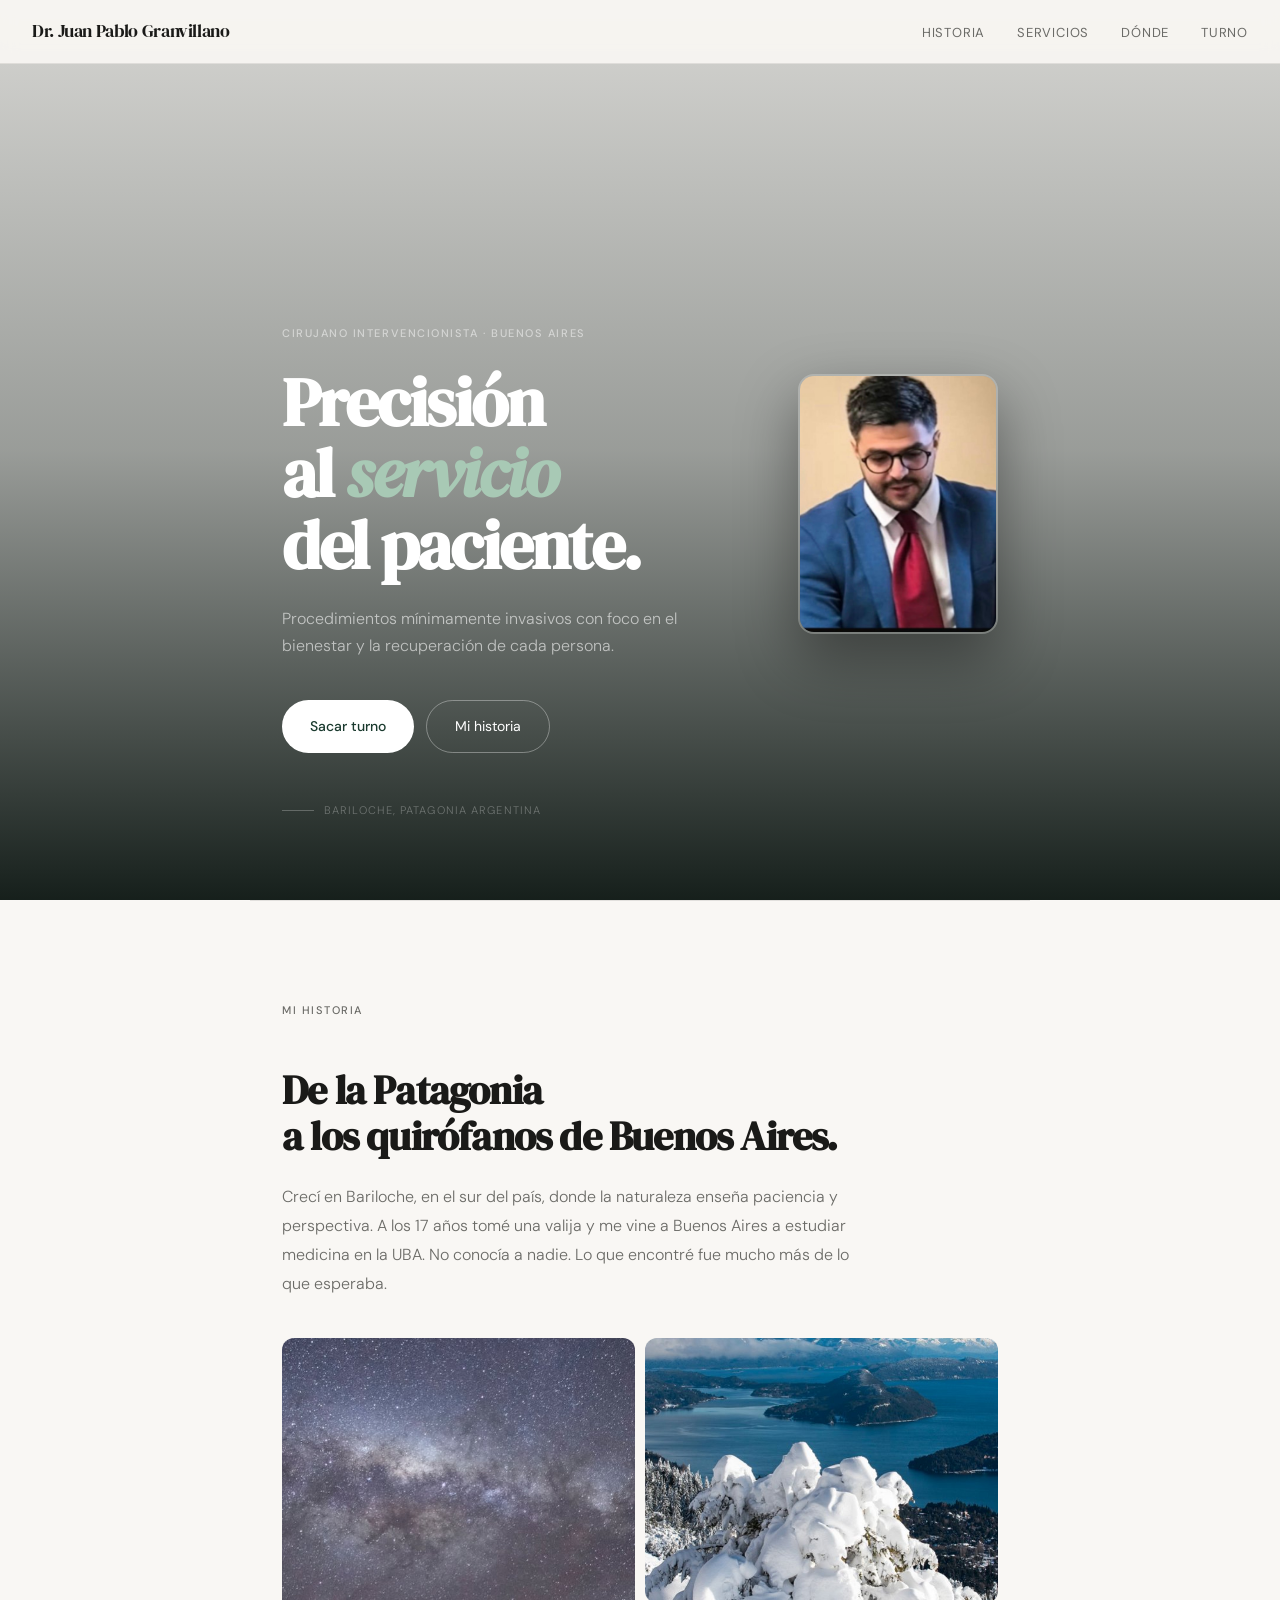
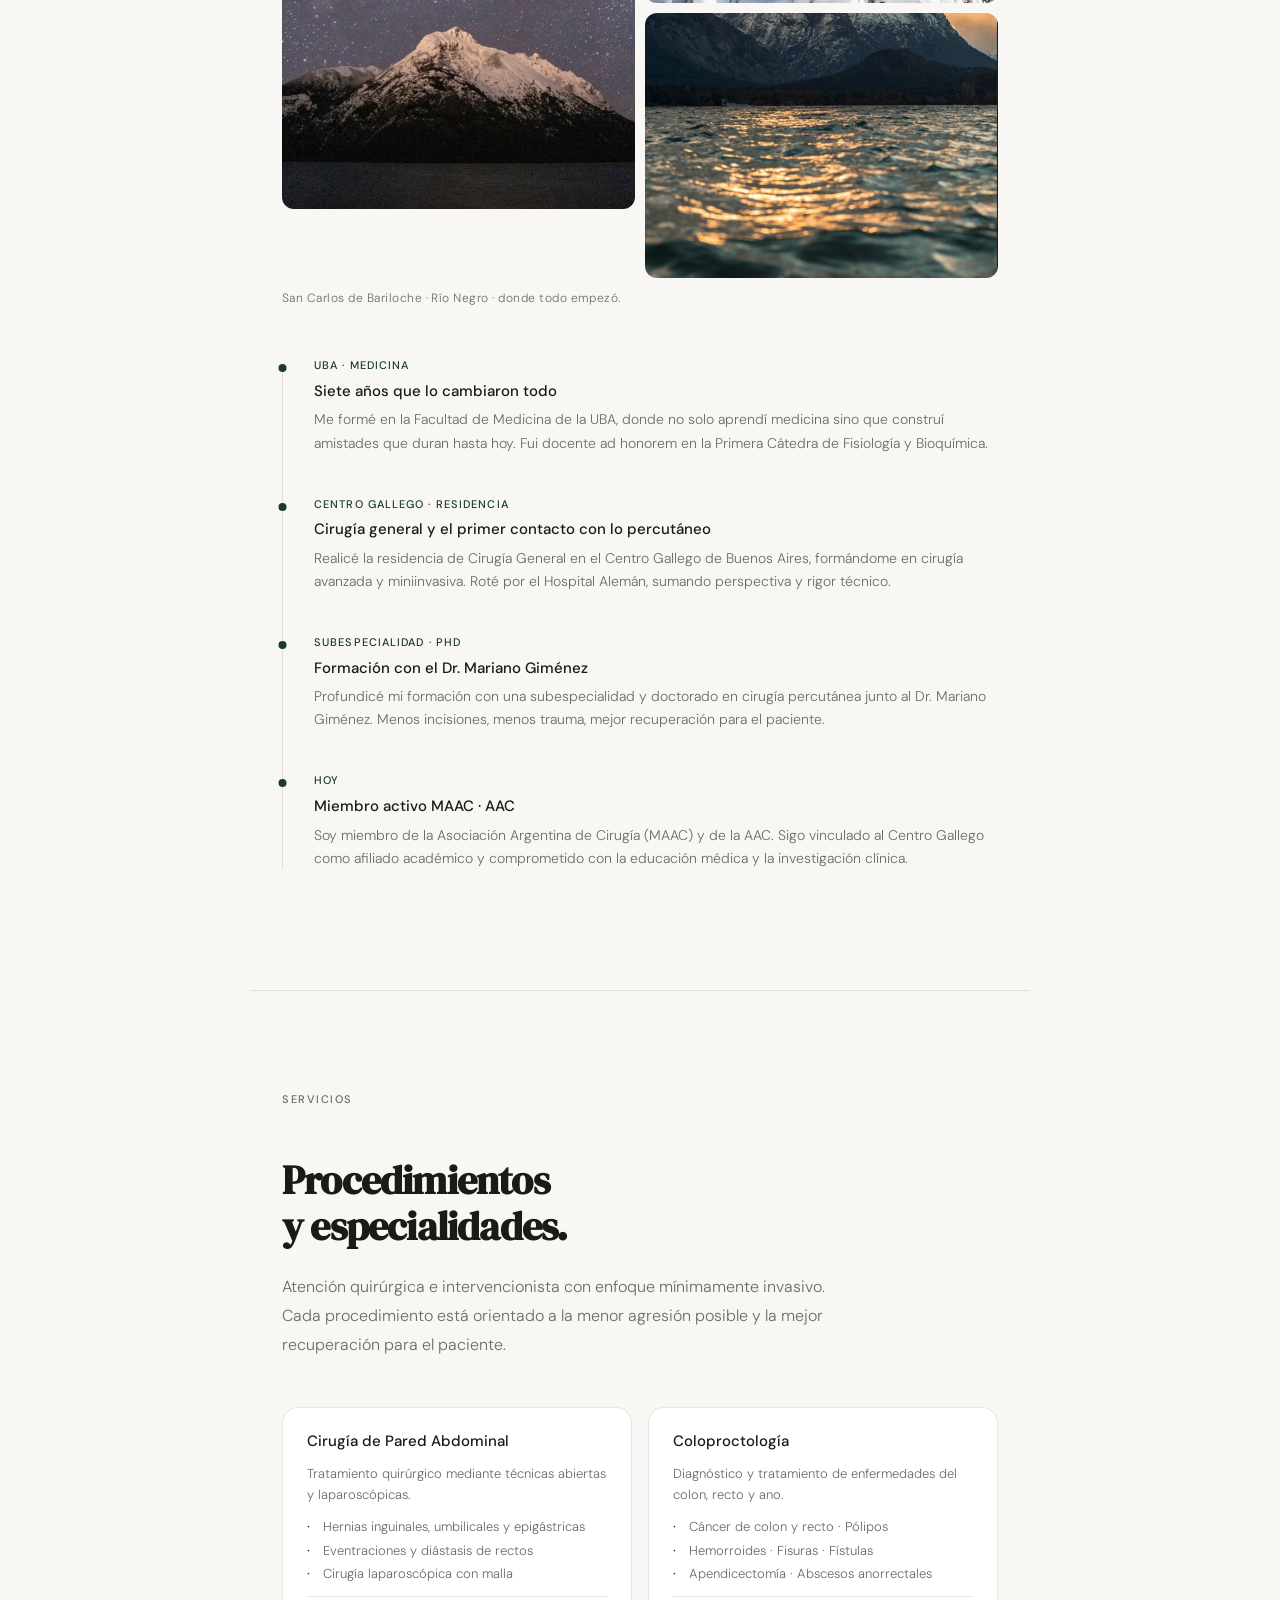
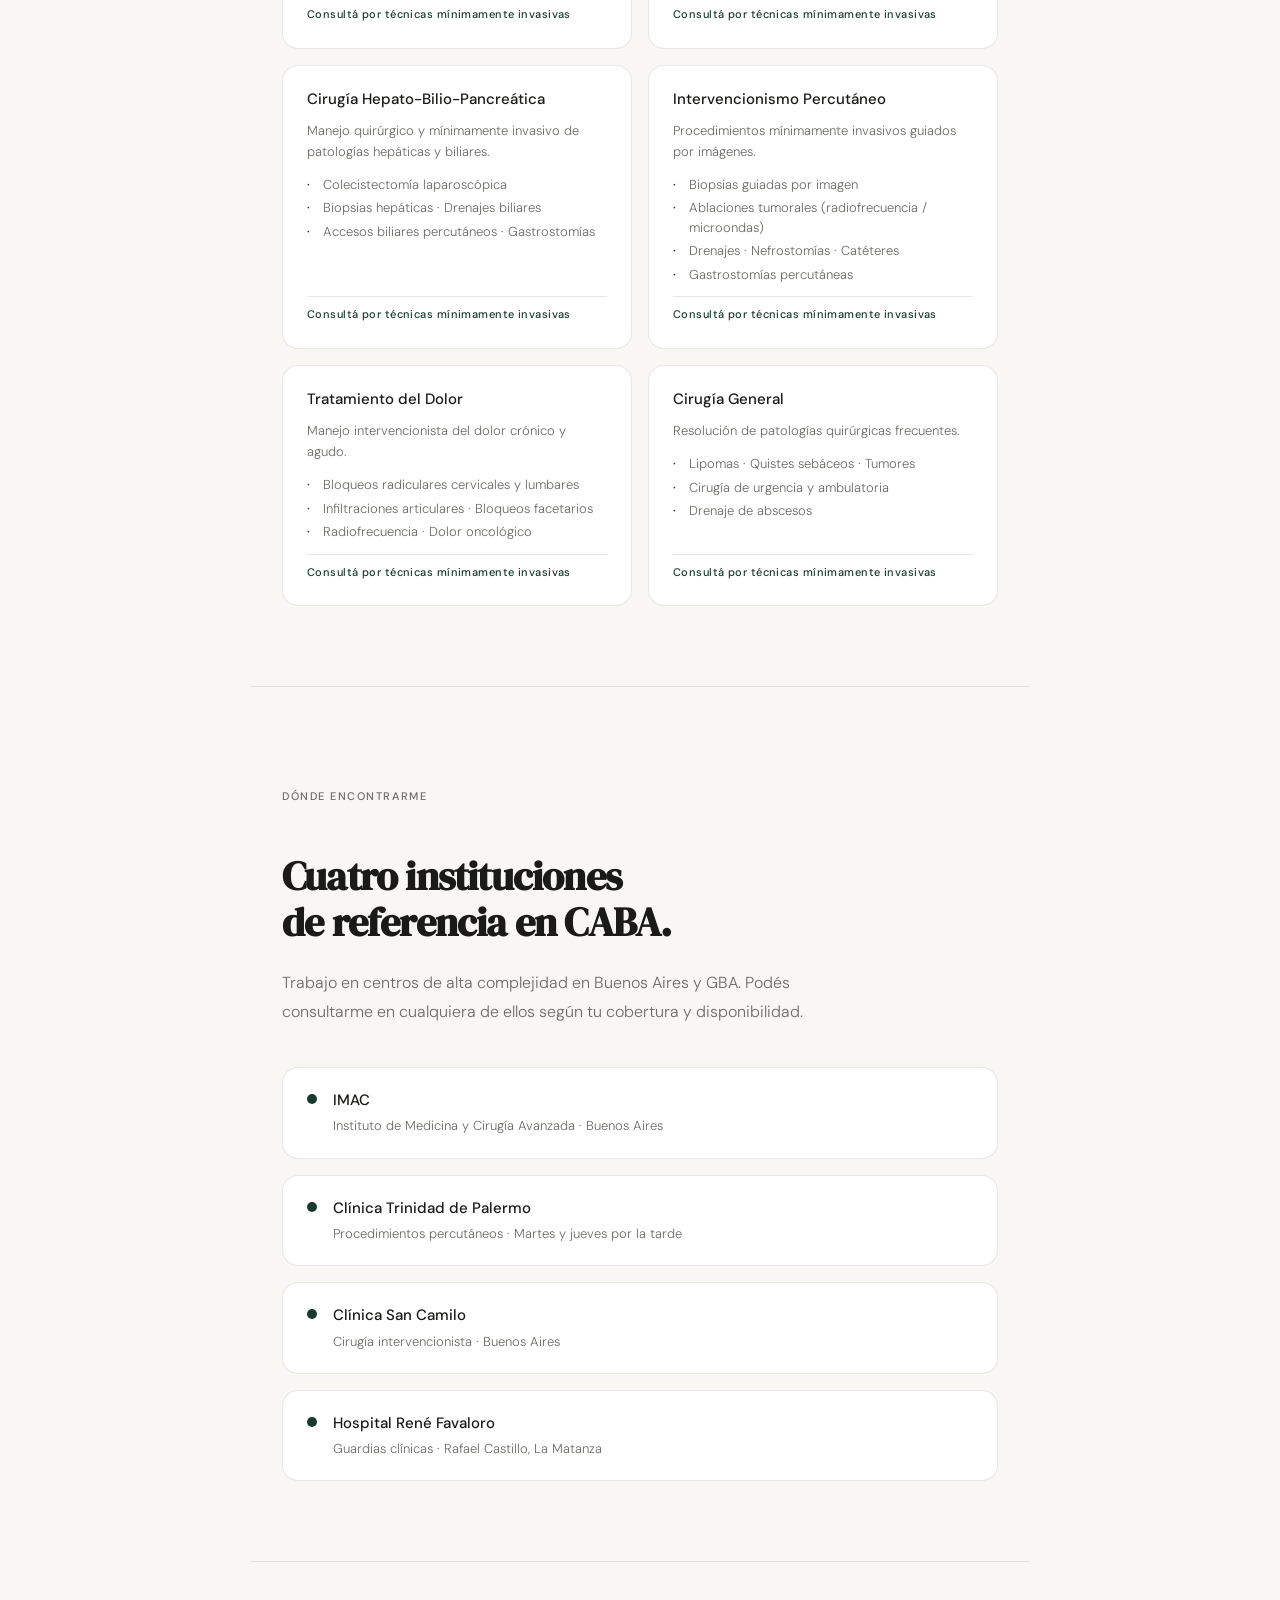
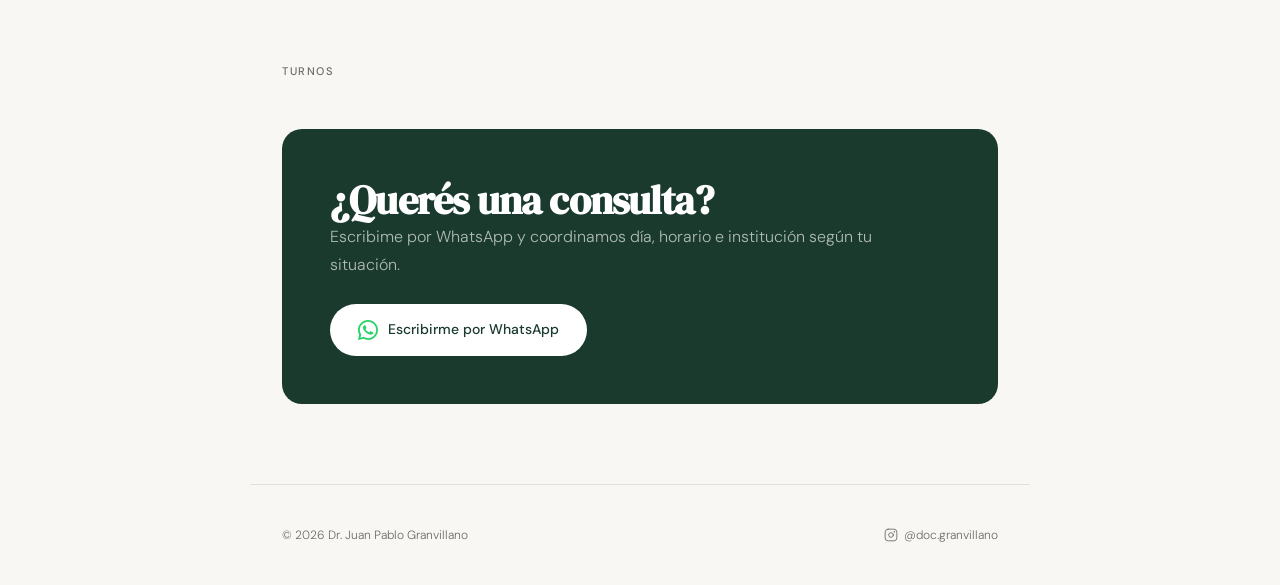
==== index.html @ 3dca5ffe "cambios grandes en la web de juampi" ====
<!DOCTYPE html>
<html lang="es">
<head>
<meta charset="UTF-8">
<meta name="viewport" content="width=device-width, initial-scale=1.0">
<title>Dr. Juan Pablo Granvillano · Cirujano Intervencionista</title>
<link href="https://fonts.googleapis.com/css2?family=DM+Serif+Display:ital@0;1&family=DM+Sans:wght@300;400;500&display=swap" rel="stylesheet">
<link rel="stylesheet" href="styles.css">
</head>
<body>

<nav>
  <span class="nav-name">Dr. Juan Pablo Granvillano</span>
  <ul class="nav-links">
    <li><a href="#historia">Historia</a></li>
    <li><a href="#servicios">Servicios</a></li>
    <li><a href="#donde">Dónde</a></li>
    <li><a href="#turno">Turno</a></li>
  </ul>
</nav>

<div class="hero-wrapper">
  <div class="hero-bg"></div>
  <div class="hero-overlay"></div>
  <div class="hero-content">
    <div class="hero-text fade-in">
      <p class="hero-eyebrow">Cirujano Intervencionista · Buenos Aires</p>
      <h1 class="hero-title">Precisión<br>al <em>servicio</em><br>del paciente.</h1>
      <p class="hero-sub">Procedimientos mínimamente invasivos con foco en el bienestar y la recuperación de cada persona.</p>
      <div class="hero-btns">
        <a href="#turno" class="btn">Sacar turno</a>
        <a href="#historia" class="btn btn-ghost">Mi historia</a>
      </div>
      <div class="hero-scroll"><div class="scroll-line"></div>Bariloche, Patagonia Argentina</div>
    </div>
    <div class="hero-photo-wrap fade-in">
      <img src="images/perfil.jpeg" alt="Dr. Juan Pablo Granvillano">
    </div>
  </div>
</div>

<div class="divider"></div>

<section id="historia">
  <p class="section-label">Mi historia</p>
  <h2 class="section-title">De la Patagonia<br>a los quirófanos de Buenos Aires.</h2>
  <p class="section-body">Crecí en Bariloche, en el sur del país, donde la naturaleza enseña paciencia y perspectiva. A los 17 años tomé una valija y me vine a Buenos Aires a estudiar medicina en la UBA. No conocía a nadie. Lo que encontré fue mucho más de lo que esperaba.</p>
  <div class="bari-gallery">
    <div class="bari-img tall"><img src="images/bari1.png" alt="Cerro Catedral" loading="lazy"></div>
    <div class="bari-img"><img src="images/bari2.png" alt="Lago Nahuel Huapi" loading="lazy"></div>
    <div class="bari-img"><img src="images/bari3.png" alt="Bariloche invierno" loading="lazy"></div>
  </div>
  <p class="bari-caption">San Carlos de Bariloche · Río Negro · donde todo empezó.</p>
  <div class="timeline">
    <div class="timeline-item">
      <div class="timeline-year">UBA · Medicina</div>
      <div class="timeline-title">Siete años que lo cambiaron todo</div>
      <div class="timeline-desc">Me formé en la Facultad de Medicina de la UBA, donde no solo aprendí medicina sino que construí amistades que duran hasta hoy. Fui docente ad honorem en la Primera Cátedra de Fisiología y Bioquímica.</div>
    </div>
    <div class="timeline-item">
      <div class="timeline-year">Centro Gallego · Residencia</div>
      <div class="timeline-title">Cirugía general y el primer contacto con lo percutáneo</div>
      <div class="timeline-desc">Realicé la residencia de Cirugía General en el Centro Gallego de Buenos Aires, formándome en cirugía avanzada y miniinvasiva. Roté por el Hospital Alemán, sumando perspectiva y rigor técnico.</div>
    </div>
    <div class="timeline-item">
      <div class="timeline-year">Subespecialidad · PhD</div>
      <div class="timeline-title">Formación con el Dr. Mariano Giménez</div>
      <div class="timeline-desc">Profundicé mi formación con una subespecialidad y doctorado en cirugía percutánea junto al Dr. Mariano Giménez. Menos incisiones, menos trauma, mejor recuperación para el paciente.</div>
    </div>
    <div class="timeline-item">
      <div class="timeline-year">Hoy</div>
      <div class="timeline-title">Miembro activo MAAC · AAC</div>
      <div class="timeline-desc">Soy miembro de la Asociación Argentina de Cirugía (MAAC) y de la AAC. Sigo vinculado al Centro Gallego como afiliado académico y comprometido con la educación médica y la investigación clínica.</div>
    </div>
  </div>
</section>

<div class="divider"></div>

<section id="servicios">
  <p class="section-label">Servicios</p>
  <h2 class="section-title">Procedimientos<br>y especialidades.</h2>
  <p class="section-body">Atención quirúrgica e intervencionista con enfoque mínimamente invasivo. Cada procedimiento está orientado a la menor agresión posible y la mejor recuperación para el paciente.</p>
  <div class="servicios-grid">
    <div class="servicio-card">
      <div class="servicio-header"><div class="servicio-nombre">Cirugía de Pared Abdominal</div></div>
      <p class="servicio-desc">Tratamiento quirúrgico mediante técnicas abiertas y laparoscópicas.</p>
      <ul class="servicio-lista">
        <li>Hernias inguinales, umbilicales y epigástricas</li>
        <li>Eventraciones y diástasis de rectos</li>
        <li>Cirugía laparoscópica con malla</li>
      </ul>
      <p class="servicio-tip">Consultá por técnicas mínimamente invasivas</p>
    </div>
    <div class="servicio-card">
      <div class="servicio-header"><div class="servicio-nombre">Coloproctología</div></div>
      <p class="servicio-desc">Diagnóstico y tratamiento de enfermedades del colon, recto y ano.</p>
      <ul class="servicio-lista">
        <li>Cáncer de colon y recto · Pólipos</li>
        <li>Hemorroides · Fisuras · Fístulas</li>
        <li>Apendicectomía · Abscesos anorrectales</li>
      </ul>
      <p class="servicio-tip">Consultá por técnicas mínimamente invasivas</p>
    </div>
    <div class="servicio-card">
      <div class="servicio-header"><div class="servicio-nombre">Cirugía Hepato-Bilio-Pancreática</div></div>
      <p class="servicio-desc">Manejo quirúrgico y mínimamente invasivo de patologías hepáticas y biliares.</p>
      <ul class="servicio-lista">
        <li>Colecistectomía laparoscópica</li>
        <li>Biopsias hepáticas · Drenajes biliares</li>
        <li>Accesos biliares percutáneos · Gastrostomías</li>
      </ul>
      <p class="servicio-tip">Consultá por técnicas mínimamente invasivas</p>
    </div>
    <div class="servicio-card">
      <div class="servicio-header"><div class="servicio-nombre">Intervencionismo Percutáneo</div></div>
      <p class="servicio-desc">Procedimientos mínimamente invasivos guiados por imágenes.</p>
      <ul class="servicio-lista">
        <li>Biopsias guiadas por imagen</li>
        <li>Ablaciones tumorales (radiofrecuencia / microondas)</li>
        <li>Drenajes · Nefrostomías · Catéteres</li>
        <li>Gastrostomías percutáneas</li>
      </ul>
      <p class="servicio-tip">Consultá por técnicas mínimamente invasivas</p>
    </div>
    <div class="servicio-card">
      <div class="servicio-header"><div class="servicio-nombre">Tratamiento del Dolor</div></div>
      <p class="servicio-desc">Manejo intervencionista del dolor crónico y agudo.</p>
      <ul class="servicio-lista">
        <li>Bloqueos radiculares cervicales y lumbares</li>
        <li>Infiltraciones articulares · Bloqueos facetarios</li>
        <li>Radiofrecuencia · Dolor oncológico</li>
      </ul>
      <p class="servicio-tip">Consultá por técnicas mínimamente invasivas</p>
    </div>
    <div class="servicio-card">
      <div class="servicio-header"><div class="servicio-nombre">Cirugía General</div></div>
      <p class="servicio-desc">Resolución de patologías quirúrgicas frecuentes.</p>
      <ul class="servicio-lista">
        <li>Lipomas · Quistes sebáceos · Tumores</li>
        <li>Cirugía de urgencia y ambulatoria</li>
        <li>Drenaje de abscesos</li>
      </ul>
      <p class="servicio-tip">Consultá por técnicas mínimamente invasivas</p>
    </div>
  </div>
</section>

<div class="divider"></div>

<section id="donde">
  <p class="section-label">Dónde encontrarme</p>
  <h2 class="section-title">Cuatro instituciones<br>de referencia en CABA.</h2>
  <p class="section-body">Trabajo en centros de alta complejidad en Buenos Aires y GBA. Podés consultarme en cualquiera de ellos según tu cobertura y disponibilidad.</p>
  <div class="lugares-list">
    <a class="lugar-item" href="https://www.google.com/maps/search/?api=1&query=Instituto+de+Medicina+y+Cirug%C3%ADa+Avanzada+Buenos+Aires" target="_blank" rel="noopener noreferrer"><div class="lugar-dot"></div><div><div class="lugar-name">IMAC</div><div class="lugar-detail">Instituto de Medicina y Cirugía Avanzada · Buenos Aires</div></div></a>
    <a class="lugar-item" href="https://www.google.com/maps/search/?api=1&query=Cl%C3%ADnica+Trinidad+Palermo+Buenos+Aires" target="_blank" rel="noopener noreferrer"><div class="lugar-dot"></div><div><div class="lugar-name">Clínica Trinidad de Palermo</div><div class="lugar-detail">Procedimientos percutáneos · Martes y jueves por la tarde</div></div></a>
    <a class="lugar-item" href="https://www.google.com/maps/search/?api=1&query=Cl%C3%ADnica+San+Camilo+Buenos+Aires" target="_blank" rel="noopener noreferrer"><div class="lugar-dot"></div><div><div class="lugar-name">Clínica San Camilo</div><div class="lugar-detail">Cirugía intervencionista · Buenos Aires</div></div></a>
    <a class="lugar-item" href="https://www.google.com/maps/search/?api=1&query=Hospital+Ren%C3%A9+Favaloro+Rafael+Castillo+Buenos+Aires" target="_blank" rel="noopener noreferrer"><div class="lugar-dot"></div><div><div class="lugar-name">Hospital René Favaloro</div><div class="lugar-detail">Guardias clínicas · Rafael Castillo, La Matanza</div></div></a>
  </div>
</section>

<div class="divider"></div>

<section id="turno">
  <p class="section-label">Turnos</p>
  <div class="turno-box">
    <div>
      <h2 class="section-title">¿Querés una consulta?</h2>
      <p class="section-body">Escribime por WhatsApp y coordinamos día, horario e institución según tu situación.</p>
    </div>
    <a href="https://wa.me/5491178268353?text=Hola%20Dr.%20Granvillano%2C%20quisiera%20sacar%20un%20turno." class="btn-wa">
      <svg width="20" height="20" viewBox="0 0 24 24" fill="#25D366"><path d="M17.472 14.382c-.297-.149-1.758-.867-2.03-.967-.273-.099-.471-.148-.67.15-.197.297-.767.966-.94 1.164-.173.199-.347.223-.644.075-.297-.15-1.255-.463-2.39-1.475-.883-.788-1.48-1.761-1.653-2.059-.173-.297-.018-.458.13-.606.134-.133.298-.347.446-.52.149-.174.198-.298.298-.497.099-.198.05-.371-.025-.52-.075-.149-.669-1.612-.916-2.207-.242-.579-.487-.5-.669-.51-.173-.008-.371-.01-.57-.01-.198 0-.52.074-.792.372-.272.297-1.04 1.016-1.04 2.479 0 1.462 1.065 2.875 1.213 3.074.149.198 2.096 3.2 5.077 4.487.709.306 1.262.489 1.694.625.712.227 1.36.195 1.871.118.571-.085 1.758-.719 2.006-1.413.248-.694.248-1.289.173-1.413-.074-.124-.272-.198-.57-.347z"/><path d="M12 0C5.373 0 0 5.373 0 12c0 2.025.507 3.934 1.395 5.605L0 24l6.562-1.378A11.945 11.945 0 0 0 12 24c6.627 0 12-5.373 12-12S18.627 0 12 0zm0 21.818a9.797 9.797 0 0 1-5.001-1.371l-.358-.214-3.718.978.993-3.628-.234-.373A9.797 9.797 0 0 1 2.182 12C2.182 6.57 6.57 2.182 12 2.182c5.43 0 9.818 4.388 9.818 9.818 0 5.43-4.388 9.818-9.818 9.818z"/></svg>
      Escribirme por WhatsApp
    </a>
  </div>
</section>

<footer>
  <span>© 2026 Dr. Juan Pablo Granvillano</span>
  <a href="https://instagram.com/doc.granvillano" class="ig-link" target="_blank">
    <svg width="14" height="14" viewBox="0 0 24 24" fill="none" stroke="currentColor" stroke-width="1.5" stroke-linecap="round" stroke-linejoin="round"><rect x="2" y="2" width="20" height="20" rx="5"/><circle cx="12" cy="12" r="4"/><circle cx="17.5" cy="6.5" r="0.5" fill="currentColor"/></svg>
    @doc.granvillano
  </a>
</footer>

</body>
</html>
---- styles.css ----
*, *::before, *::after { box-sizing: border-box; margin: 0; padding: 0; }
  :root {
    --bg: #f9f7f4; --white: #ffffff; --text: #1a1a18; --muted: #6b6b67;
    --accent: #1a3a2e; --accent-light: #e8f0ec; --border: rgba(26,26,24,0.1);
    --serif: 'DM Serif Display', Georgia, serif; --sans: 'DM Sans', sans-serif;
  }

  @keyframes carousel-bg {
    0% { background-image: url('images/bari1.png'); }
    33.33% { background-image: url('images/bari2.png'); }
    66.66% { background-image: url('images/bari3.png'); }
    100% { background-image: url('images/bari1.png'); }
  }
  html { scroll-behavior: smooth; }
  body { background: var(--bg); color: var(--text); font-family: var(--sans); font-weight: 300; line-height: 1.7; font-size: 16px; -webkit-font-smoothing: antialiased; }

  nav {
    position: fixed; top: 0; left: 0; right: 0; z-index: 100;
    background: rgba(249,247,244,0.92); backdrop-filter: blur(8px);
    border-bottom: 0.5px solid var(--border);
    padding: 0 2rem; height: 64px;
    display: flex; align-items: center; justify-content: space-between;
  }
  .nav-name { font-family: var(--serif); font-size: 18px; color: var(--text); letter-spacing: -0.02em; }
  .nav-links { display: flex; gap: 2rem; list-style: none; }
  .nav-links a { font-size: 13px; font-weight: 400; color: var(--muted); text-decoration: none; letter-spacing: 0.06em; text-transform: uppercase; transition: color 0.2s; }
  .nav-links a:hover { color: var(--text); }

  .hero-wrapper { position: relative; min-height: 100vh; display: flex; align-items: flex-end; overflow: hidden; }
  .hero-bg {
    position: absolute; inset: 0;
    background-size: cover; background-position: center 40%; filter: brightness(0.45);
    animation: carousel-bg 9s infinite;
  }
  .hero-overlay {
    position: absolute; inset: 0;
    background: linear-gradient(to top, rgba(10,20,16,0.95) 0%, rgba(10,20,16,0.4) 50%, rgba(10,20,16,0.15) 100%);
  }
  .hero-content {
    position: relative; z-index: 2;
    padding: 180px 2rem 80px;
    max-width: 780px; margin: 0 auto; width: 100%;
    display: grid; grid-template-columns: 1fr auto; gap: 3rem; align-items: start;
  }
  .hero-photo-wrap { flex-shrink: 0; width: 200px; height: 260px; border-radius: 16px; overflow: hidden; margin-top: 25%; border: 2px solid rgba(255,255,255,0.15); box-shadow: 0 24px 60px rgba(0,0,0,0.4); align-self: start; }
  .hero-eyebrow { font-size: 11px; font-weight: 500; letter-spacing: 0.14em; text-transform: uppercase; color: rgba(255,255,255,0.5); margin-bottom: 1.5rem; }
  .hero-title { font-family: var(--serif); font-size: clamp(42px, 7vw, 68px); line-height: 1.05; letter-spacing: -0.03em; color: #fff; margin-bottom: 1.5rem; }
  .hero-title em { font-style: italic; color: #a8c9b5; }
  .hero-sub { font-size: 16px; color: rgba(255,255,255,0.6); max-width: 420px; margin-bottom: 2.5rem; line-height: 1.7; }
  .hero-btns { display: flex; gap: 12px; flex-wrap: wrap; }
  .btn { display: inline-flex; align-items: center; gap: 8px; background: #fff; color: var(--accent); padding: 14px 28px; border-radius: 100px; text-decoration: none; font-size: 14px; font-weight: 500; transition: opacity 0.2s, transform 0.15s; }
  .btn:hover { opacity: 0.9; transform: translateY(-1px); }
  .btn-ghost { background: transparent; color: #fff; border: 0.5px solid rgba(255,255,255,0.35); font-weight: 400; }
  .btn-ghost:hover { background: rgba(255,255,255,0.1); }
  .hero-photo-wrap { flex-shrink: 0; width: 200px; height: 260px; border-radius: 16px; overflow: hidden; border: 2px solid rgba(255,255,255,0.15); box-shadow: 0 24px 60px rgba(0,0,0,0.4); }
  .hero-photo-wrap img { width: 100%; height: 100%; object-fit: cover; object-position: center top; }
  .hero-scroll { margin-top: 3rem; display: flex; align-items: center; gap: 10px; color: rgba(255,255,255,0.3); font-size: 11px; letter-spacing: 0.1em; text-transform: uppercase; }
  .scroll-line { width: 32px; height: 0.5px; background: rgba(255,255,255,0.25); }

  section { padding: 100px 2rem 80px; max-width: 780px; margin: 0 auto; }
  .divider { height: 0.5px; background: var(--border); max-width: 780px; margin: 0 auto; }
  .section-label { font-size: 11px; font-weight: 500; letter-spacing: 0.14em; text-transform: uppercase; color: var(--muted); margin-bottom: 3rem; }
  .section-title { font-family: var(--serif); font-size: clamp(28px, 4vw, 40px); line-height: 1.15; letter-spacing: -0.02em; margin-bottom: 1.5rem; }
  .section-body { font-size: 16px; color: var(--muted); line-height: 1.8; max-width: 580px; }

  .bari-gallery { margin-top: 2.5rem; display: grid; grid-template-columns: 1fr 1fr; gap: 10px; }
  .bari-img { border-radius: 12px; overflow: hidden; aspect-ratio: 4/3; background: #d0ddd6; }
  .bari-img img { width: 100%; height: 100%; object-fit: cover; display: block; }
  .bari-img.tall { aspect-ratio: 3/4; grid-row: span 2; }
  .bari-caption { font-size: 12px; color: var(--muted); margin-top: 10px; letter-spacing: 0.04em; }

  .timeline { margin-top: 3rem; position: relative; padding-left: 2rem; }
  .timeline::before { content: ''; position: absolute; left: 0; top: 8px; bottom: 0; width: 0.5px; background: var(--border); }
  .timeline-item { position: relative; margin-bottom: 2.5rem; }
  .timeline-item::before { content: ''; position: absolute; left: -2rem; top: 8px; width: 8px; height: 8px; border-radius: 50%; background: var(--accent); transform: translateX(-3.5px); }
  .timeline-year { font-size: 11px; font-weight: 500; letter-spacing: 0.1em; text-transform: uppercase; color: var(--accent); margin-bottom: 4px; }
  .timeline-title { font-weight: 500; font-size: 15px; color: var(--text); margin-bottom: 4px; }
  .timeline-desc { font-size: 14px; color: var(--muted); line-height: 1.65; }

  /* SERVICIOS */
  .servicios-grid { margin-top: 3rem; display: grid; grid-template-columns: 1fr 1fr; gap: 1rem; }
  .servicio-card { background: var(--white); border: 0.5px solid var(--border); border-radius: 16px; padding: 1.5rem; display: flex; flex-direction: column; gap: 0.75rem; transition: transform 0.2s, border-color 0.2s, background 0.2s; }
  .servicio-card:hover { background: rgba(168, 201, 181, 0.15); border-color: var(--accent); transform: translateY(-2px); }
  .servicio-card.destacado { background: var(--white); border-color: var(--border); }
  .servicio-header { display: flex; align-items: flex-start; gap: 0.75rem; }
  .servicio-nombre { font-weight: 500; font-size: 15px; color: var(--text); line-height: 1.3; }
  .servicio-desc { font-size: 13px; color: var(--muted); line-height: 1.6; }
  .servicio-lista { list-style: none; display: flex; flex-direction: column; gap: 4px; }
  .servicio-lista li { font-size: 13px; color: var(--muted); padding-left: 1rem; position: relative; line-height: 1.5; }
  .servicio-lista li::before { content: "·"; position: absolute; left: 0; color: var(--accent); font-weight: 500; }
  .servicio-tip { font-size: 11px; font-weight: 500; color: var(--accent); letter-spacing: 0.04em; margin-top: auto; padding-top: 0.5rem; border-top: 0.5px solid var(--border); }

  .lugares-list { margin-top: 2.5rem; display: flex; flex-direction: column; gap: 1rem; }
  .lugar-item { background: var(--white); border: 0.5px solid var(--border); border-radius: 16px; padding: 1.25rem 1.5rem; display: flex; align-items: flex-start; gap: 1rem; text-decoration: none; color: inherit; transition: background 0.2s, border-color 0.2s, transform 0.2s; }
  .lugar-item:hover { background: rgba(168, 201, 181, 0.08); border-color: var(--accent); transform: translateY(-1px); }
  .lugar-dot { width: 10px; height: 10px; border-radius: 50%; background: var(--accent); margin-top: 6px; flex-shrink: 0; }
  .lugar-name { font-weight: 500; font-size: 15px; margin-bottom: 2px; }
  .lugar-detail { font-size: 13px; color: var(--muted); }

  .turno-box { background: var(--accent); border-radius: 20px; padding: 3rem; margin-top: 2.5rem; display: flex; flex-direction: column; align-items: flex-start; gap: 1.5rem; }
  .turno-box .section-title { color: #fff; margin-bottom: 0; }
  .turno-box .section-body { color: rgba(255,255,255,0.65); }
  .btn-wa { display: inline-flex; align-items: center; gap: 10px; background: #fff; color: var(--accent); padding: 14px 28px; border-radius: 100px; text-decoration: none; font-size: 14px; font-weight: 500; transition: opacity 0.2s, transform 0.15s; }
  .btn-wa:hover { opacity: 0.9; transform: translateY(-1px); }

  footer { border-top: 0.5px solid var(--border); padding: 2.5rem 2rem; max-width: 780px; margin: 0 auto; display: flex; justify-content: space-between; align-items: center; font-size: 12px; color: var(--muted); }
  .ig-link { display: inline-flex; align-items: center; gap: 6px; color: var(--muted); text-decoration: none; font-size: 12px; transition: color 0.2s; }
  .ig-link:hover { color: var(--text); }

  .fade-in { opacity: 0; transform: translateY(18px); animation: fadeUp 0.8s ease forwards; }
  .fade-in:nth-child(1) { animation-delay: 0.1s; }
  .fade-in:nth-child(2) { animation-delay: 0.25s; }
  @keyframes fadeUp { to { opacity: 1; transform: translateY(0); } }

  @media (max-width: 640px) {
    nav { padding: 0 1.25rem; }
    .nav-links { gap: 1rem; }
    .nav-links a { font-size: 11px; }
    section { padding: 80px 1.25rem 60px; }
    .hero-content { display: flex; flex-wrap: wrap; align-items: flex-start; justify-content: space-between; gap: 1.5rem; }
    .hero-text { flex: 1 1 0; min-width: 0; }
    .hero-photo-wrap { display: block; width: 130px; height: 180px; align-self: flex-start; margin-top: 25%; }
    .servicios-grid { grid-template-columns: 1fr; }
    .turno-box { padding: 2rem; }
    footer { flex-direction: column; gap: 1rem; text-align: center; }
  }
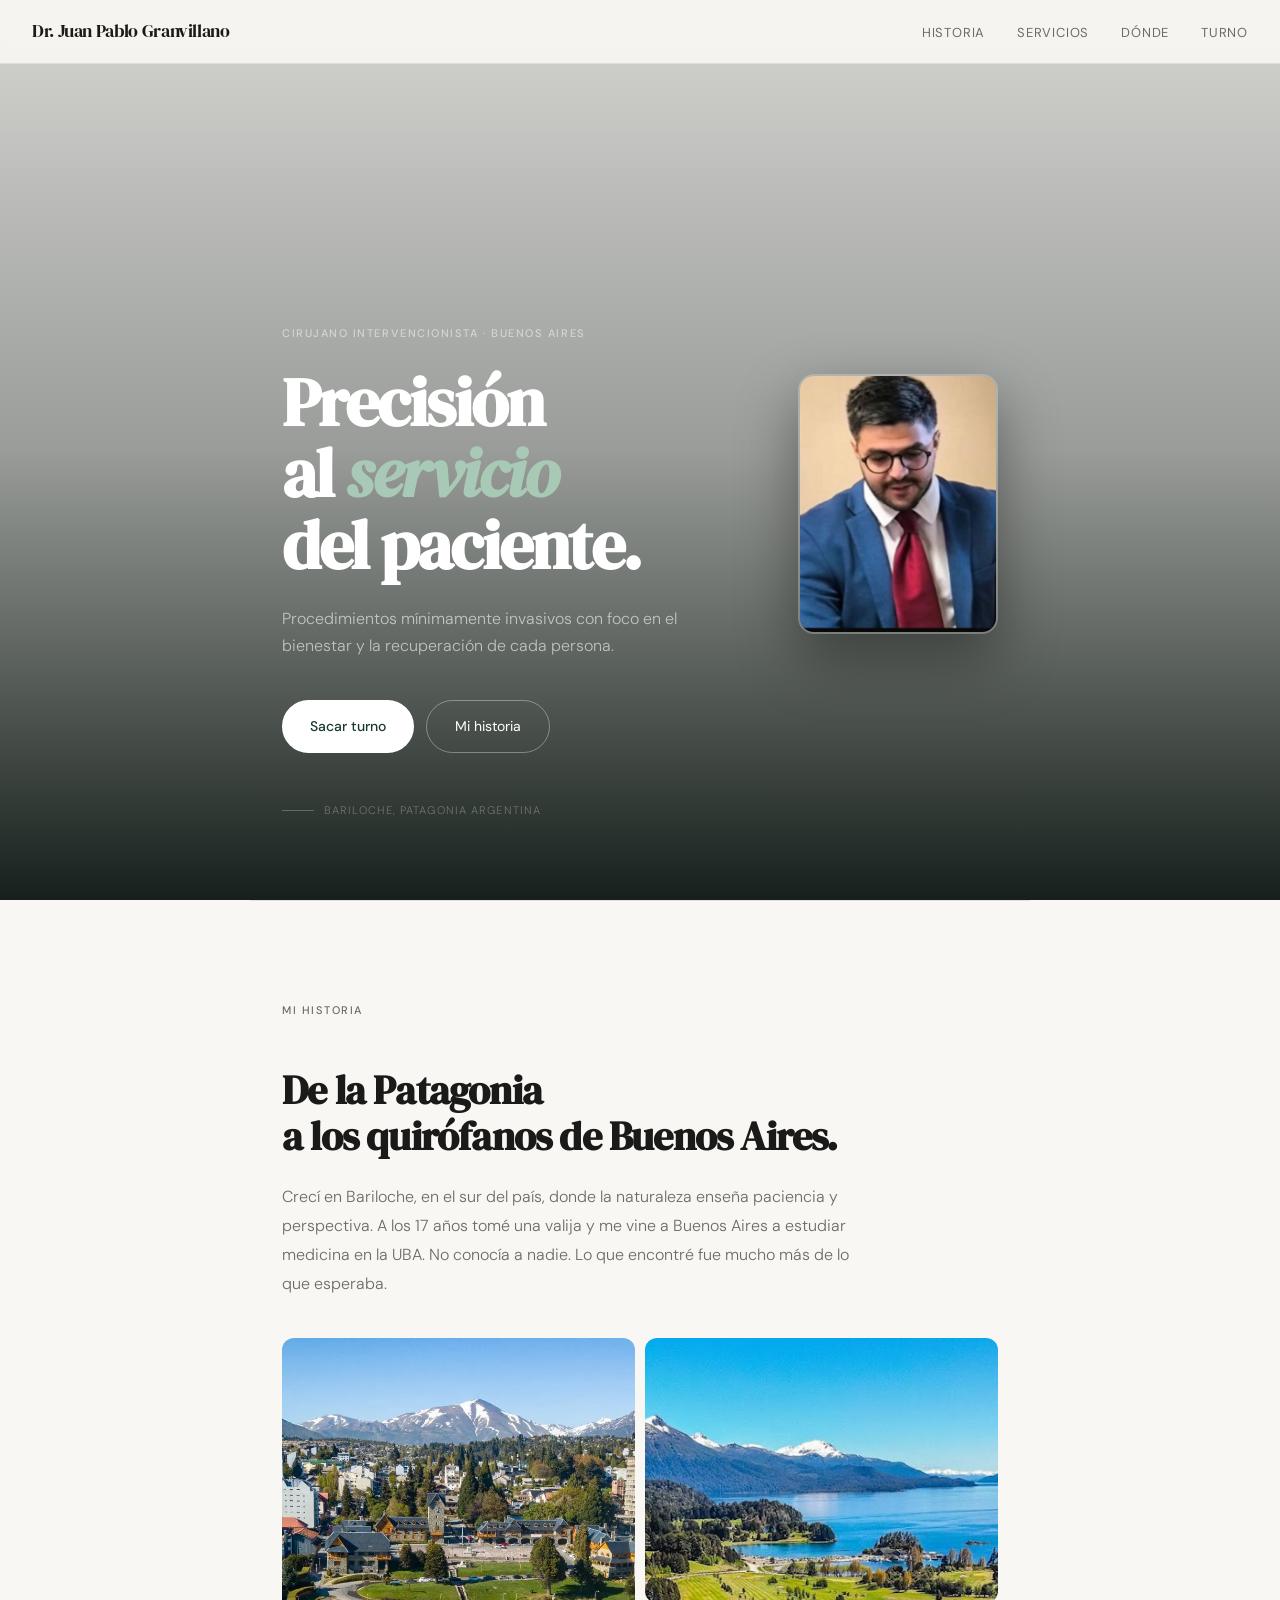
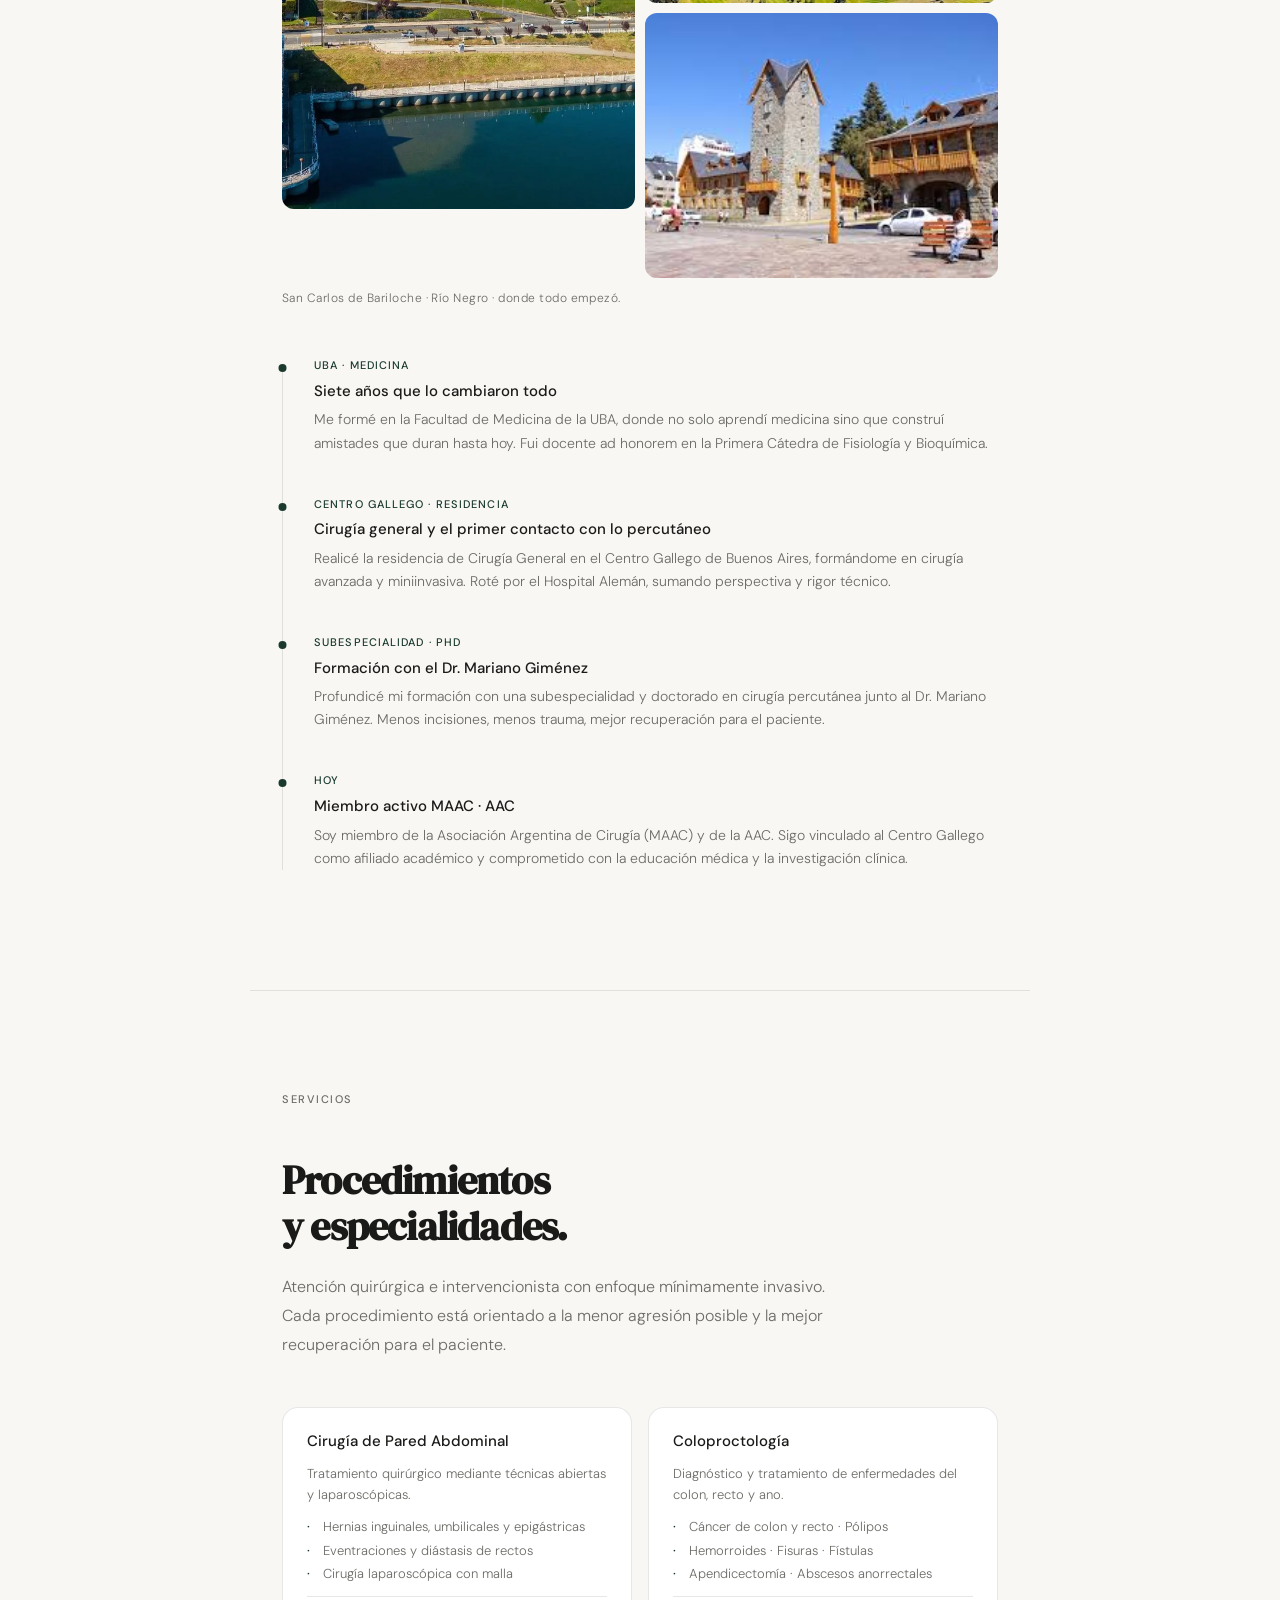
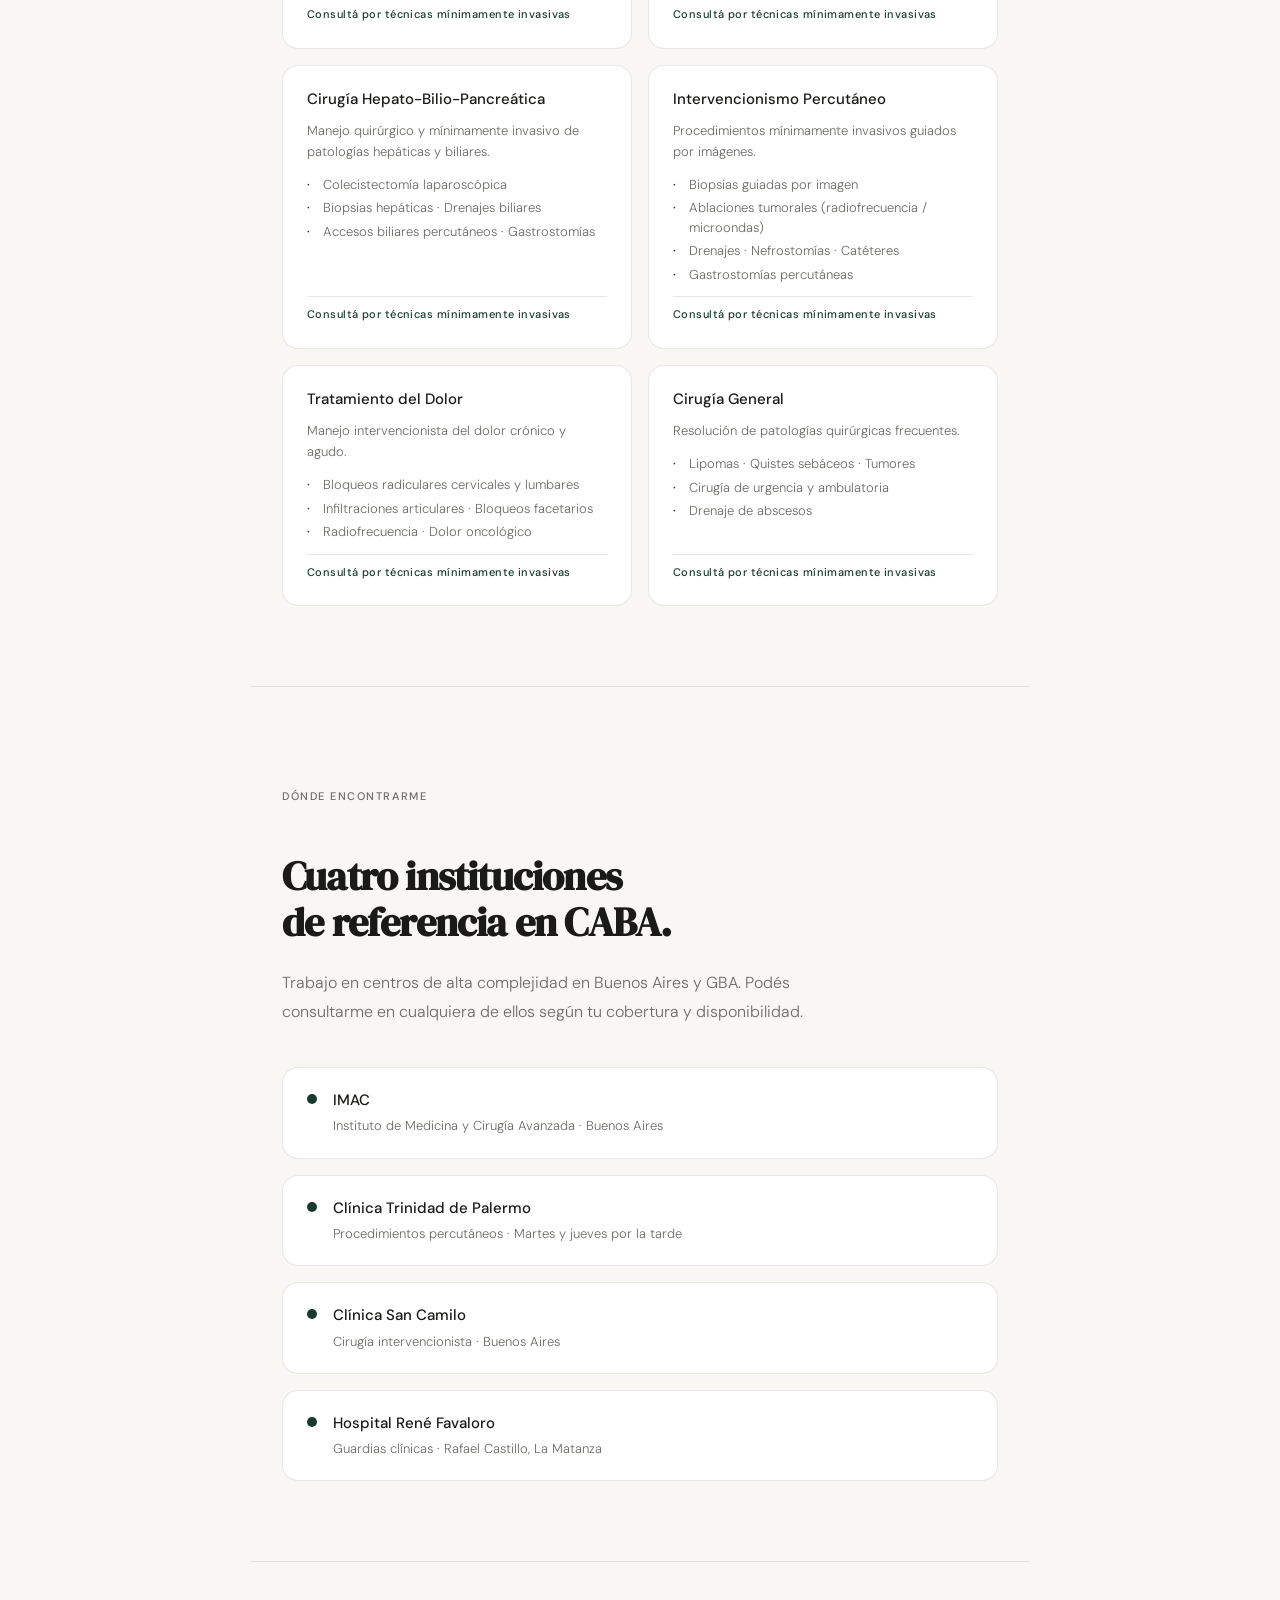
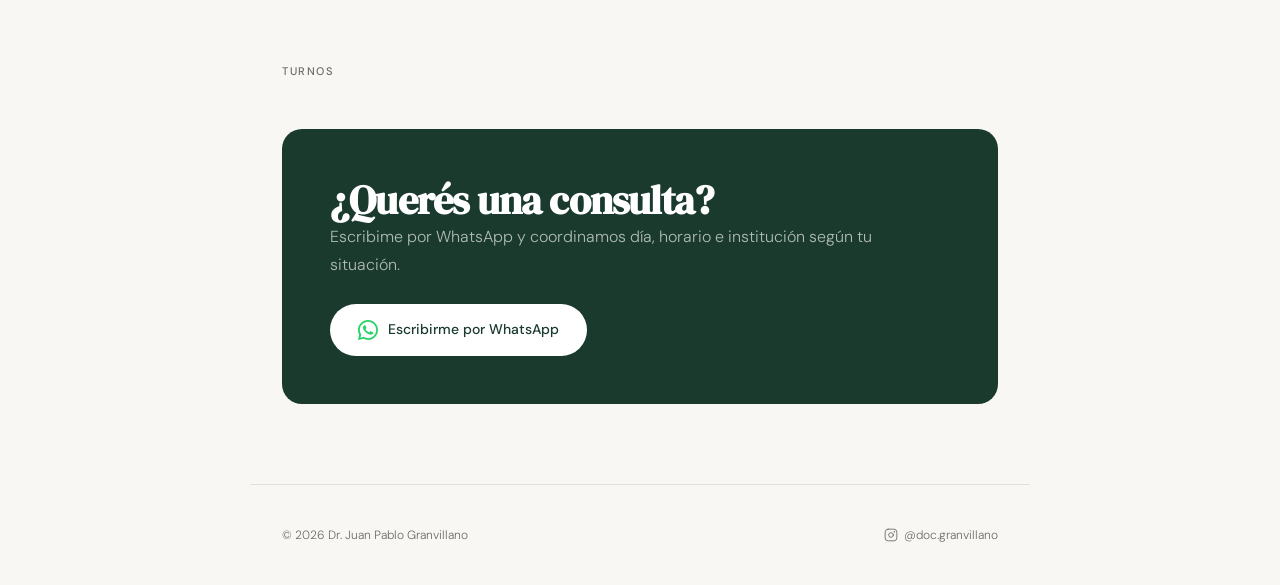
==== commit e38d66ac: "cambios grandes" ====
--- a/index.html
+++ b/index.html
@@ -46,9 +46,9 @@
   <h2 class="section-title">De la Patagonia<br>a los quirófanos de Buenos Aires.</h2>
   <p class="section-body">Crecí en Bariloche, en el sur del país, donde la naturaleza enseña paciencia y perspectiva. A los 17 años tomé una valija y me vine a Buenos Aires a estudiar medicina en la UBA. No conocía a nadie. Lo que encontré fue mucho más de lo que esperaba.</p>
   <div class="bari-gallery">
-    <div class="bari-img tall"><img src="images/bari1.png" alt="Cerro Catedral" loading="lazy"></div>
-    <div class="bari-img"><img src="images/bari2.png" alt="Lago Nahuel Huapi" loading="lazy"></div>
-    <div class="bari-img"><img src="images/bari3.png" alt="Bariloche invierno" loading="lazy"></div>
+    <div class="bari-img tall"><img src="images/bari4.webp" alt="Cerro Catedral" loading="lazy"></div>
+    <div class="bari-img"><img src="images/bari5.jpg" alt="Lago Nahuel Huapi" loading="lazy"></div>
+    <div class="bari-img"><img src="images/bari6.jpg" alt="Bariloche invierno" loading="lazy"></div>
   </div>
   <p class="bari-caption">San Carlos de Bariloche · Río Negro · donde todo empezó.</p>
   <div class="timeline">
@@ -169,7 +169,7 @@
       <h2 class="section-title">¿Querés una consulta?</h2>
       <p class="section-body">Escribime por WhatsApp y coordinamos día, horario e institución según tu situación.</p>
     </div>
-    <a href="https://wa.me/5491178268353?text=Hola%20Dr.%20Granvillano%2C%20quisiera%20sacar%20un%20turno." class="btn-wa">
+    <a id="whatsapp-btn" href="https://wa.me/5491178268353?text=Hola%20Dr.%20Granvillano%2C%20quisiera%20sacar%20un%20turno." class="btn-wa">
       <svg width="20" height="20" viewBox="0 0 24 24" fill="#25D366"><path d="M17.472 14.382c-.297-.149-1.758-.867-2.03-.967-.273-.099-.471-.148-.67.15-.197.297-.767.966-.94 1.164-.173.199-.347.223-.644.075-.297-.15-1.255-.463-2.39-1.475-.883-.788-1.48-1.761-1.653-2.059-.173-.297-.018-.458.13-.606.134-.133.298-.347.446-.52.149-.174.198-.298.298-.497.099-.198.05-.371-.025-.52-.075-.149-.669-1.612-.916-2.207-.242-.579-.487-.5-.669-.51-.173-.008-.371-.01-.57-.01-.198 0-.52.074-.792.372-.272.297-1.04 1.016-1.04 2.479 0 1.462 1.065 2.875 1.213 3.074.149.198 2.096 3.2 5.077 4.487.709.306 1.262.489 1.694.625.712.227 1.36.195 1.871.118.571-.085 1.758-.719 2.006-1.413.248-.694.248-1.289.173-1.413-.074-.124-.272-.198-.57-.347z"/><path d="M12 0C5.373 0 0 5.373 0 12c0 2.025.507 3.934 1.395 5.605L0 24l6.562-1.378A11.945 11.945 0 0 0 12 24c6.627 0 12-5.373 12-12S18.627 0 12 0zm0 21.818a9.797 9.797 0 0 1-5.001-1.371l-.358-.214-3.718.978.993-3.628-.234-.373A9.797 9.797 0 0 1 2.182 12C2.182 6.57 6.57 2.182 12 2.182c5.43 0 9.818 4.388 9.818 9.818 0 5.43-4.388 9.818-9.818 9.818z"/></svg>
       Escribirme por WhatsApp
     </a>
@@ -184,5 +184,20 @@
   </a>
 </footer>
 
-</body>
-</html>
+<script>
+  const cards = document.querySelectorAll('.servicio-card');
+  const whatsappBtn = document.getElementById('whatsapp-btn');
+  let selectedService = '';
+
+  cards.forEach(card => {
+    card.style.cursor = 'pointer';
+    card.addEventListener('click', () => {
+      cards.forEach(c => c.classList.remove('selected'));
+      card.classList.add('selected');
+      const title = card.querySelector('.servicio-nombre')?.textContent.trim() || 'un servicio';
+      selectedService = title;
+      const message = `Hola Dr. Granvillano, quisiera sacar un turno para ${selectedService}.`;
+      whatsappBtn.href = `https://wa.me/5491178268353?text=${encodeURIComponent(message)}`;
+    });
+  });
+</script>
--- a/styles.css
+++ b/styles.css
@@ -7,8 +7,9 @@
 
   @keyframes carousel-bg {
     0% { background-image: url('images/bari1.png'); }
-    33.33% { background-image: url('images/bari2.png'); }
-    66.66% { background-image: url('images/bari3.png'); }
+    25% { background-image: url('images/bari2.png'); }
+    50% { background-image: url('images/bari3.png'); }
+    75% { background-image: url('images/quirofano2.webp'); }
     100% { background-image: url('images/bari1.png'); }
   }
   html { scroll-behavior: smooth; }
@@ -29,8 +30,16 @@
   .hero-wrapper { position: relative; min-height: 100vh; display: flex; align-items: flex-end; overflow: hidden; }
   .hero-bg {
     position: absolute; inset: 0;
-    background-size: cover; background-position: center 40%; filter: brightness(0.45);
+    background-size: cover;
+    background-position: center center;
+    background-repeat: no-repeat;
+    aspect-ratio: 16/9;
+    filter: brightness(0.45);
     animation: carousel-bg 9s infinite;
+    min-height: 100vh;
+    width: 100%;
+    height: 100%;
+    transition: background-image 0.5s cubic-bezier(0.4,0,0.2,1);
   }
   .hero-overlay {
     position: absolute; inset: 0;
@@ -79,8 +88,9 @@
 
   /* SERVICIOS */
   .servicios-grid { margin-top: 3rem; display: grid; grid-template-columns: 1fr 1fr; gap: 1rem; }
-  .servicio-card { background: var(--white); border: 0.5px solid var(--border); border-radius: 16px; padding: 1.5rem; display: flex; flex-direction: column; gap: 0.75rem; transition: transform 0.2s, border-color 0.2s, background 0.2s; }
+  .servicio-card { background: var(--white); border: 0.5px solid var(--border); border-radius: 16px; padding: 1.5rem; display: flex; flex-direction: column; gap: 0.75rem; transition: transform 0.2s, border-color 0.2s, background 0.2s; cursor: pointer; }
   .servicio-card:hover { background: rgba(168, 201, 181, 0.15); border-color: var(--accent); transform: translateY(-2px); }
+  .servicio-card.selected { background: rgba(168, 201, 181, 0.2); border-color: var(--accent); }
   .servicio-card.destacado { background: var(--white); border-color: var(--border); }
   .servicio-header { display: flex; align-items: flex-start; gap: 0.75rem; }
   .servicio-nombre { font-weight: 500; font-size: 15px; color: var(--text); line-height: 1.3; }
